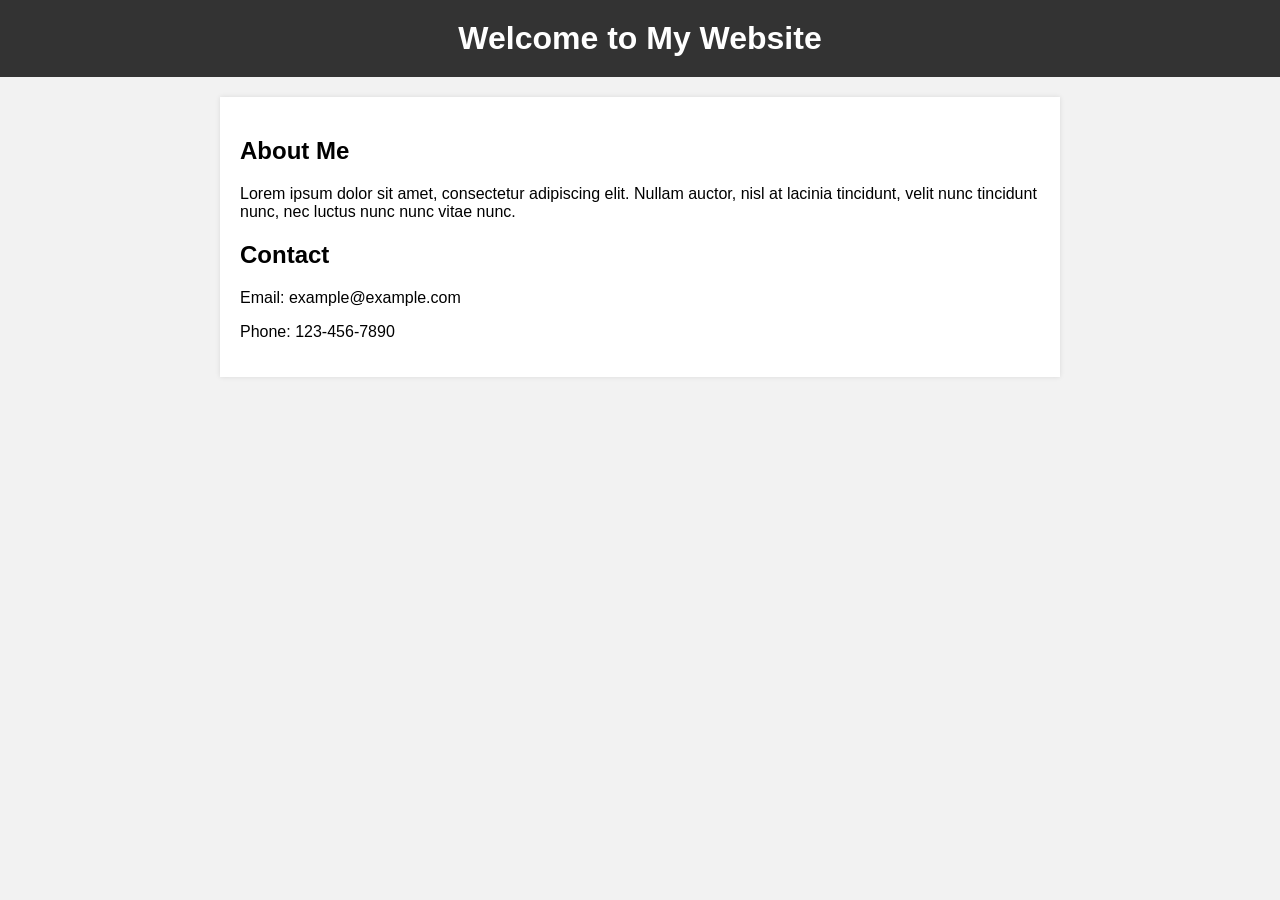
==== index.html @ f6949165 "added index" ====
<!DOCTYPE html>
<html>
<head>
    <title>My Website</title>
    <style>
        body {
            font-family: Arial, sans-serif;
            background-color: #f2f2f2;
            margin: 0;
            padding: 0;
        }
        
        header {
            background-color: #333;
            color: #fff;
            padding: 20px;
            text-align: center;
        }
        
        h1 {
            margin: 0;
        }
        
        main {
            max-width: 800px;
            margin: 20px auto;
            padding: 20px;
            background-color: #fff;
            box-shadow: 0 0 5px rgba(0, 0, 0, 0.1);
        }
    </style>
</head>
<body>
    <header>
        <h1>Welcome to My Website</h1>
    </header>
    
    <main>
        <h2>About Me</h2>
        <p>Lorem ipsum dolor sit amet, consectetur adipiscing elit. Nullam auctor, nisl at lacinia tincidunt, velit nunc tincidunt nunc, nec luctus nunc nunc vitae nunc.</p>
        
        <h2>Contact</h2>
        <p>Email: example@example.com</p>
        <p>Phone: 123-456-7890</p>
    </main>
</body>
</html>
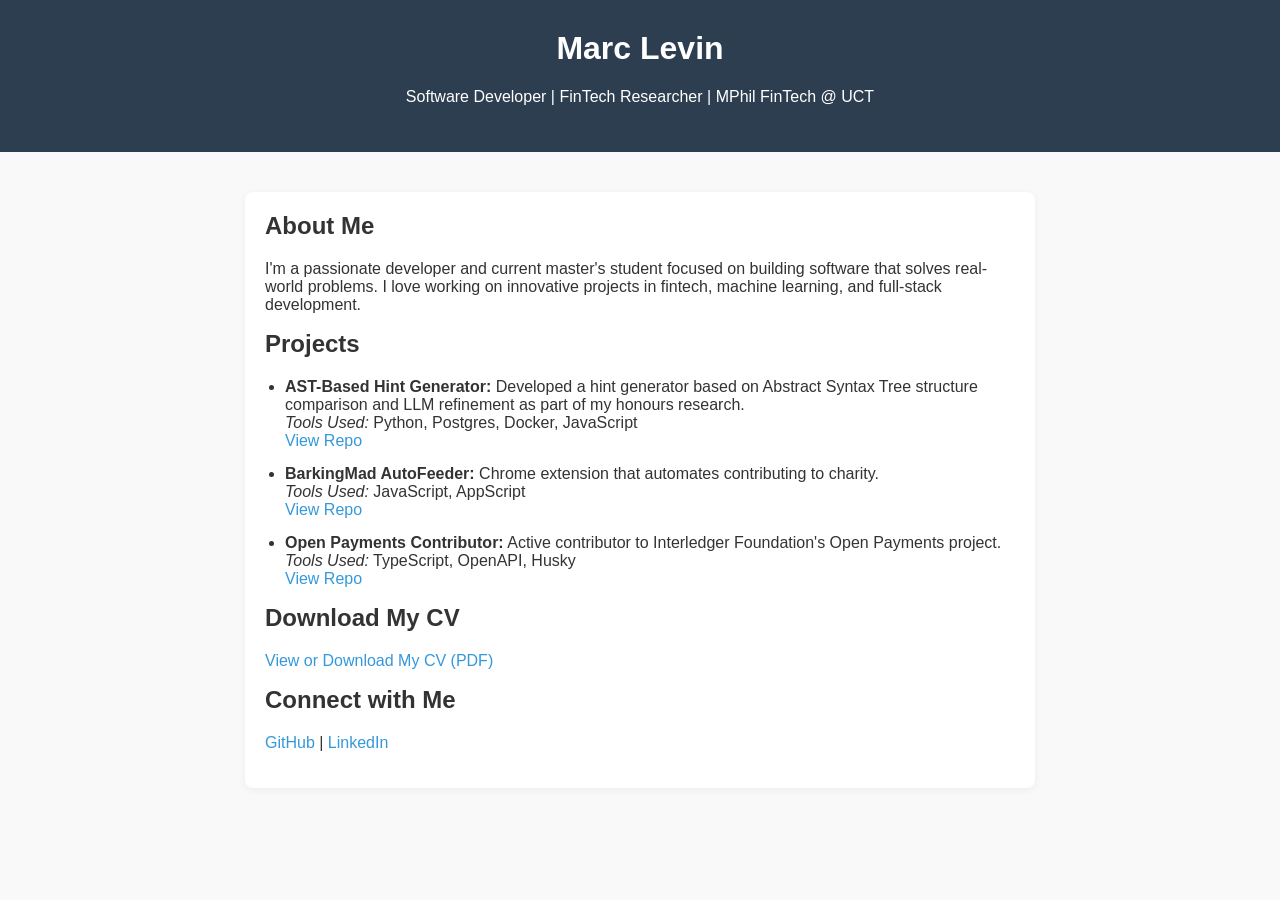
==== commit b3aace5b: "Refactor code structure for improved readability and maintainability" ====
--- a/index.html
+++ b/index.html
@@ -1,47 +1,92 @@
 <!DOCTYPE html>
-<html>
+<html lang="en">
 <head>
-    <title>My Website</title>
+    <meta charset="UTF-8">
+    <title>Marc Levin</title>
     <style>
         body {
             font-family: Arial, sans-serif;
-            background-color: #f2f2f2;
+            background-color: #f9f9f9;
             margin: 0;
             padding: 0;
+            color: #333;
         }
-        
+
         header {
-            background-color: #333;
+            background-color: #2c3e50;
             color: #fff;
-            padding: 20px;
+            padding: 30px 20px;
             text-align: center;
         }
-        
-        h1 {
-            margin: 0;
-        }
-        
+
         main {
-            max-width: 800px;
-            margin: 20px auto;
+            max-width: 750px;
+            margin: 40px auto;
             padding: 20px;
             background-color: #fff;
-            box-shadow: 0 0 5px rgba(0, 0, 0, 0.1);
+            border-radius: 8px;
+            box-shadow: 0 2px 8px rgba(0, 0, 0, 0.05);
+        }
+
+        h1, h2 {
+            margin-top: 0;
+        }
+
+        a {
+            color: #3498db;
+            text-decoration: none;
+        }
+
+        a:hover {
+            text-decoration: underline;
+        }
+
+        ul {
+            padding-left: 20px;
+        }
+
+        li {
+            margin-bottom: 15px;
         }
     </style>
 </head>
 <body>
     <header>
-        <h1>Welcome to My Website</h1>
+        <h1>Marc Levin</h1>
+        <p>Software Developer | FinTech Researcher | MPhil FinTech @ UCT</p>
     </header>
-    
+
     <main>
         <h2>About Me</h2>
-        <p>Lorem ipsum dolor sit amet, consectetur adipiscing elit. Nullam auctor, nisl at lacinia tincidunt, velit nunc tincidunt nunc, nec luctus nunc nunc vitae nunc.</p>
-        
-        <h2>Contact</h2>
-        <p>Email: example@example.com</p>
-        <p>Phone: 123-456-7890</p>
+        <p>I'm a passionate developer and current master's student focused on building software that solves real-world problems. I love working on innovative projects in fintech, machine learning, and full-stack development.</p>
+
+        <h2>Projects</h2>
+        <ul>
+            <li>
+                <strong>AST-Based Hint Generator:</strong> Developed a hint generator based on Abstract Syntax Tree structure comparison and LLM refinement as part of my honours research.  
+                <br><em>Tools Used:</em> Python, Postgres, Docker, JavaScript  
+                <br><a href="https://github.com/marclevin/Comparator" target="_blank">View Repo</a>
+            </li>
+            <li>
+                <strong>BarkingMad AutoFeeder:</strong> Chrome extension that automates contributing to charity.  
+                <br><em>Tools Used:</em> JavaScript, AppScript  
+                <br><a href="https://github.com/marclevin/BarkingMad_AutoFeeder" target="_blank">View Repo</a>
+            </li>
+            <li>
+                <strong>Open Payments Contributor:</strong> Active contributor to Interledger Foundation's Open Payments project.  
+                <br><em>Tools Used:</em> TypeScript, OpenAPI, Husky  
+                <br><a href="https://github.com/interledger/open-payments" target="_blank">View Repo</a>
+            </li>
+        </ul>
+
+        <h2>Download My CV</h2>
+        <p><a href="MarcLevin_CV.pdf" target="_blank">View or Download My CV (PDF)</a></p>
+
+        <h2>Connect with Me</h2>
+        <p>
+            <a href="https://github.com/marclevin" target="_blank">GitHub</a> |
+            <a href="https://www.linkedin.com/in/levinsoftware/" target="_blank">LinkedIn</a>
+        </p>
     </main>
 </body>
-</html>+</html>
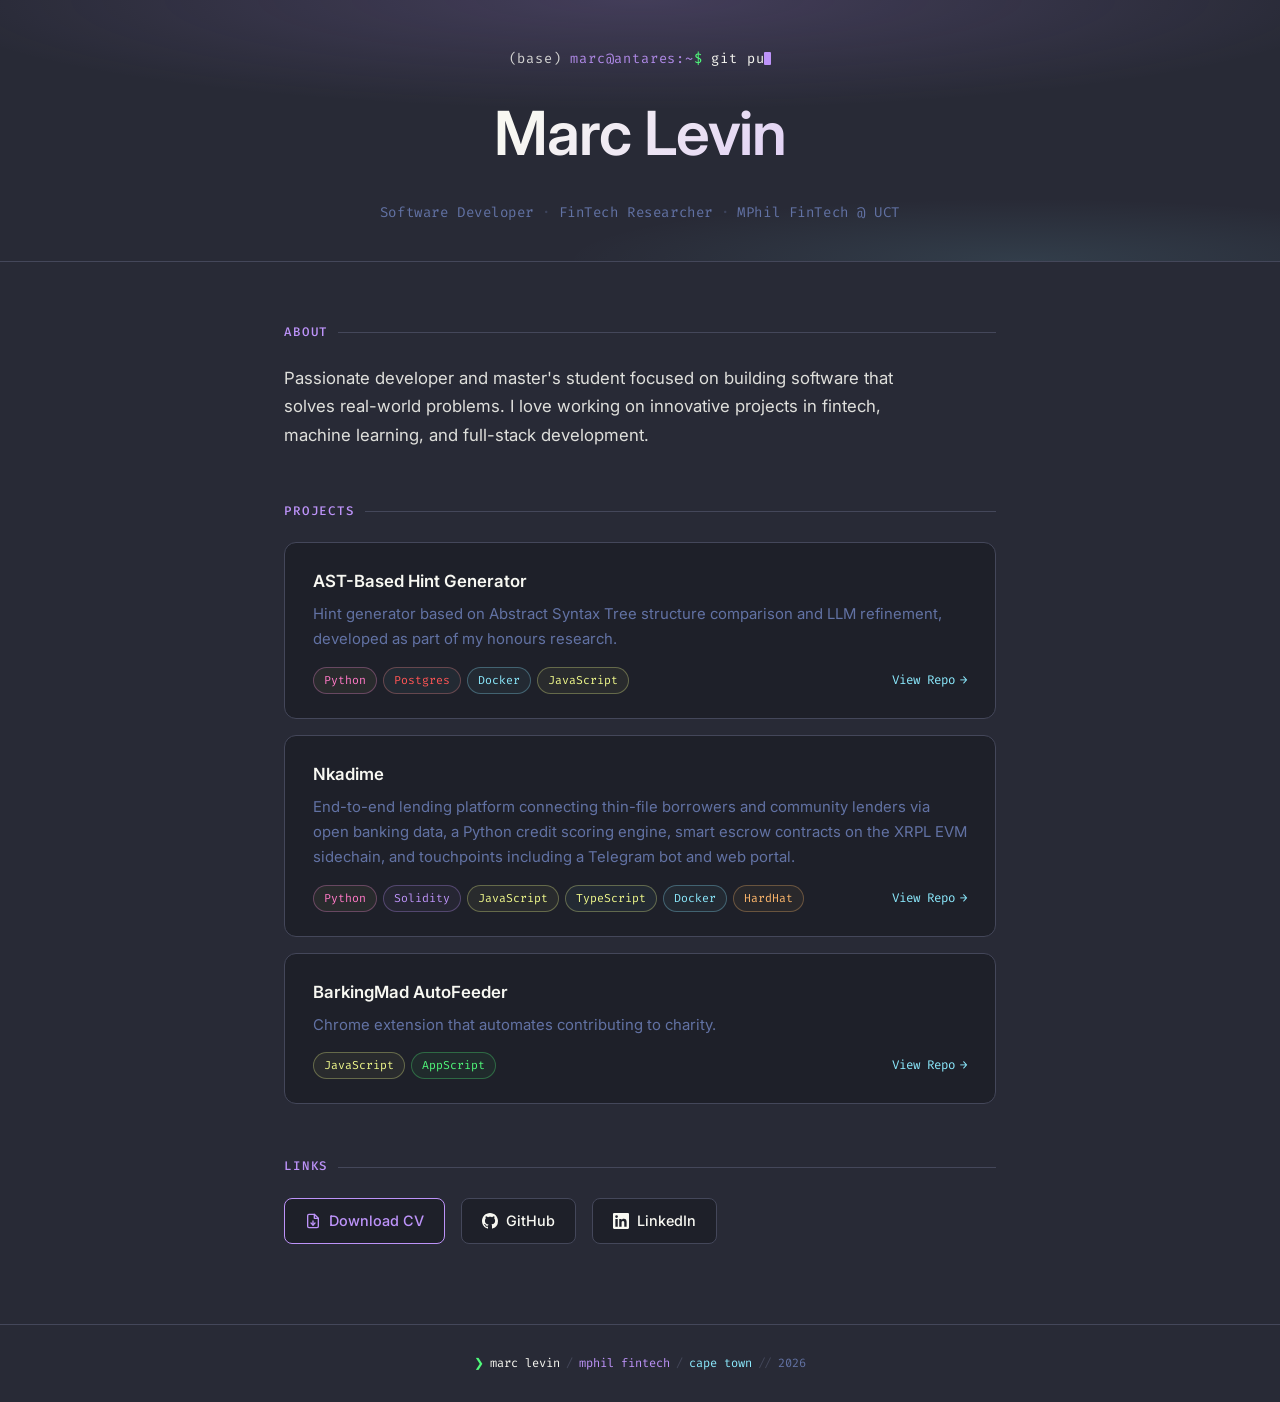
==== commit a1e80a4c: "Updated CV, styling of website" ====
--- a/index.html
+++ b/index.html
@@ -2,91 +2,678 @@
 <html lang="en">
 <head>
     <meta charset="UTF-8">
+    <meta name="viewport" content="width=device-width, initial-scale=1.0">
     <title>Marc Levin</title>
+    <link rel="preconnect" href="https://fonts.googleapis.com">
+    <link rel="preconnect" href="https://fonts.gstatic.com" crossorigin>
+    <link href="https://fonts.googleapis.com/css2?family=Fira+Code:wght@400;500&family=Inter:wght@300;400;500;600&display=swap" rel="stylesheet">
     <style>
-        body {
-            font-family: Arial, sans-serif;
-            background-color: #f9f9f9;
+        /* Dracula Palette */
+        :root {
+            --bg:        #282a36;
+            --bg-card:   #1e2029;
+            --surface:   #44475a;
+            --fg:        #f8f8f2;
+            --comment:   #6272a4;
+            --cyan:      #8be9fd;
+            --green:     #50fa7b;
+            --orange:    #ffb86c;
+            --pink:      #ff79c6;
+            --purple:    #bd93f9;
+            --red:       #ff5555;
+            --yellow:    #f1fa8c;
+        }
+
+        *, *::before, *::after {
+            box-sizing: border-box;
             margin: 0;
             padding: 0;
-            color: #333;
-        }
-
+        }
+
+        body {
+            font-family: 'Inter', sans-serif;
+            background-color: var(--bg);
+            color: var(--fg);
+            min-height: 100vh;
+            line-height: 1.7;
+        }
+
+        /* ── Header ── */
         header {
-            background-color: #2c3e50;
-            color: #fff;
-            padding: 30px 20px;
+            position: relative;
+            padding: 44px 20px 36px;
             text-align: center;
-        }
-
+            overflow: hidden;
+            border-bottom: 1px solid var(--surface);
+        }
+
+        header::before {
+            content: '';
+            position: absolute;
+            inset: 0;
+            background: radial-gradient(ellipse 80% 60% at 50% 0%, rgba(189,147,249,.18) 0%, transparent 70%),
+                        radial-gradient(ellipse 60% 40% at 80% 100%, rgba(139,233,253,.1) 0%, transparent 60%);
+            pointer-events: none;
+            z-index: 1;
+        }
+
+        /* ── Terminal background ── */
+        .terminal-bg {
+            position: absolute;
+            inset: 0;
+            overflow: hidden;
+            pointer-events: none;
+            z-index: 0;
+        }
+
+        #term-bg {
+            position: absolute;
+            bottom: 0;
+            left: 0;
+            right: 0;
+            font-family: 'Fira Code', monospace;
+            font-size: 0.7rem;
+            line-height: 1.75;
+            padding: 8px 24px;
+            filter: blur(2px);
+            opacity: 0.18;
+        }
+
+        .bg-line {
+            white-space: nowrap;
+            overflow: hidden;
+            text-overflow: ellipsis;
+            animation: bg-fadein 0.35s ease forwards;
+        }
+
+        @keyframes bg-fadein {
+            from { opacity: 0; transform: translateY(3px); }
+            to   { opacity: 1; transform: translateY(0);   }
+        }
+
+        /* Keep header text above the bg and gradient */
+        .header-mono, header h1, .tagline { position: relative; z-index: 2; }
+
+        .header-mono {
+            font-family: 'Fira Code', monospace;
+            font-size: 0.85rem;
+            letter-spacing: 0.06em;
+            margin-bottom: 12px;
+            display: inline-flex;
+            align-items: center;
+            gap: 0px;
+        }
+
+        .header-mono .shell-prompt { color: var(--green); }
+        .header-mono .shell-path   { color: var(--purple); opacity: 0.9; }
+        .header-mono .shell-conda   { color: var(--fg); opacity: 0.9; }
+
+        header h1 {
+            font-size: clamp(2.4rem, 6vw, 3.8rem);
+            font-weight: 600;
+            letter-spacing: -0.02em;
+            background: linear-gradient(135deg, var(--fg) 40%, var(--purple));
+            -webkit-background-clip: text;
+            -webkit-text-fill-color: transparent;
+            background-clip: text;
+            margin-bottom: 16px;
+        }
+
+        .tagline {
+            font-family: 'Fira Code', monospace;
+            font-size: 0.88rem;
+            color: var(--comment);
+            font-weight: 400;
+            letter-spacing: 0.04em;
+            display: flex;
+            align-items: center;
+            justify-content: center;
+            flex-wrap: wrap;
+            gap: 8px;
+        }
+
+        .tagline-item {
+            transition: color 0.2s;
+            cursor: default;
+        }
+
+        .tagline-item:hover { color: var(--cyan); }
+        .tagline-item:nth-child(3):hover { color: var(--pink); }
+        .tagline-item:nth-child(5):hover { color: var(--purple); }
+
+        .tagline-dot {
+            opacity: 0.35;
+            user-select: none;
+        }
+
+        /* ── Main ── */
         main {
-            max-width: 750px;
-            margin: 40px auto;
-            padding: 20px;
-            background-color: #fff;
+            max-width: 760px;
+            margin: 0 auto;
+            padding: 60px 24px 80px;
+            display: flex;
+            flex-direction: column;
+            gap: 52px;
+        }
+
+        /* ── Section headings ── */
+        section h2 {
+            font-family: 'Fira Code', monospace;
+            font-size: 0.78rem;
+            font-weight: 500;
+            letter-spacing: 0.15em;
+            text-transform: uppercase;
+            color: var(--purple);
+            margin-bottom: 20px;
+            display: flex;
+            align-items: center;
+            gap: 10px;
+        }
+
+        section h2::after {
+            content: '';
+            flex: 1;
+            height: 1px;
+            background: var(--surface);
+        }
+
+        /* ── About ── */
+        .about-text {
+            font-size: 1.05rem;
+            color: var(--fg);
+            opacity: 0.88;
+            max-width: 640px;
+        }
+
+        /* ── Project cards ── */
+        .projects-grid {
+            display: flex;
+            flex-direction: column;
+            gap: 16px;
+        }
+
+        .card {
+            background: var(--bg-card);
+            border: 1px solid var(--surface);
+            border-radius: 12px;
+            padding: 24px 28px;
+            transition: border-color 0.25s, box-shadow 0.25s, transform 0.25s;
+            position: relative;
+            overflow: hidden;
+        }
+
+        .card::before {
+            content: '';
+            position: absolute;
+            top: 0; left: 0; right: 0;
+            height: 2px;
+            background: linear-gradient(90deg, var(--purple), var(--cyan));
+            opacity: 0;
+            transition: opacity 0.25s;
+        }
+
+        .card:hover {
+            border-color: var(--purple);
+            box-shadow: 0 0 28px rgba(189,147,249,.12), 0 4px 20px rgba(0,0,0,.4);
+            transform: translateY(-2px);
+        }
+
+        .card:hover::before {
+            opacity: 1;
+        }
+
+        .card-title {
+            font-size: 1.05rem;
+            font-weight: 600;
+            color: var(--fg);
+            margin-bottom: 6px;
+        }
+
+        .card-desc {
+            font-size: 0.93rem;
+            color: var(--comment);
+            margin-bottom: 14px;
+        }
+
+        .card-footer {
+            display: flex;
+            align-items: center;
+            justify-content: space-between;
+            flex-wrap: wrap;
+            gap: 10px;
+        }
+
+        .tags {
+            display: flex;
+            flex-wrap: wrap;
+            gap: 6px;
+        }
+
+        .tag {
+            font-family: 'Fira Code', monospace;
+            font-size: 0.72rem;
+            padding: 3px 10px;
+            border-radius: 999px;
+            border: 1px solid;
+            background: transparent;
+        }
+
+        /* Per-language colour theming */
+        .tag-python     { color: var(--pink); border-color: rgba(250, 140, 215, 0.3); background: rgba(241,250,140,.05); }
+        .tag-postgres   { color: var(--red);   border-color: rgba(253, 139, 139, 0.3); background: rgba(139,233,253,.05); }
+        .tag-docker     { color: var(--cyan);   border-color: rgba(139,233,253,.3); background: rgba(139,233,253,.05); }
+        .tag-javascript { color: var(--yellow); border-color: rgba(241,250,140,.3); background: rgba(241,250,140,.05); }
+        .tag-typescript { color: var(--yellow); border-color: rgba(241,250,140,.3); background: rgba(139,233,253,.05); }
+        .tag-appscript  { color: var(--green);  border-color: rgba(80,250,123,.3);  background: rgba(80,250,123,.05);  }
+        .tag-solidity   { color: var(--purple); border-color: rgba(189,147,249,.3); background: rgba(189,147,249,.05); }
+        .tag-hardhat    { color: var(--orange); border-color: rgba(255,184,108,.3); background: rgba(255,184,108,.05); }
+
+        .card-link {
+            font-family: 'Fira Code', monospace;
+            font-size: 0.78rem;
+            color: var(--cyan);
+            text-decoration: none;
+            display: inline-flex;
+            align-items: center;
+            gap: 5px;
+            transition: color 0.2s;
+        }
+
+        .card-link:hover {
+            color: var(--purple);
+        }
+
+        .card-link::after {
+            content: '→';
+        }
+
+        /* ── Links section ── */
+        .links-row {
+            display: flex;
+            gap: 16px;
+            flex-wrap: wrap;
+        }
+
+        .link-btn {
+            display: inline-flex;
+            align-items: center;
+            gap: 8px;
+            padding: 10px 20px;
             border-radius: 8px;
-            box-shadow: 0 2px 8px rgba(0, 0, 0, 0.05);
-        }
-
-        h1, h2 {
-            margin-top: 0;
-        }
-
-        a {
-            color: #3498db;
+            border: 1px solid var(--surface);
+            background: var(--bg-card);
+            color: var(--fg);
             text-decoration: none;
-        }
-
-        a:hover {
-            text-decoration: underline;
-        }
-
-        ul {
-            padding-left: 20px;
-        }
-
-        li {
-            margin-bottom: 15px;
+            font-size: 0.9rem;
+            font-weight: 500;
+            transition: border-color 0.2s, box-shadow 0.2s, color 0.2s;
+        }
+
+        .link-btn:hover {
+            border-color: var(--purple);
+            box-shadow: 0 0 14px rgba(189,147,249,.15);
+            color: var(--purple);
+        }
+
+        .link-btn.primary {
+            border-color: var(--purple);
+            color: var(--purple);
+        }
+
+        .link-btn.primary:hover {
+            background: rgba(189,147,249,.08);
+            box-shadow: 0 0 20px rgba(189,147,249,.2);
+        }
+
+        /* ── Footer ── */
+        footer {
+            text-align: center;
+            padding: 28px 24px;
+            font-family: 'Fira Code', monospace;
+            font-size: 0.75rem;
+            border-top: 1px solid var(--surface);
+        }
+
+        .footer-line {
+            display: inline-flex;
+            align-items: center;
+            gap: 6px;
+            flex-wrap: wrap;
+            justify-content: center;
+        }
+
+        .footer-prompt { color: var(--green); }
+        .footer-name   { color: var(--fg); }
+        .footer-sep    { color: var(--surface); }
+        .footer-role   { color: var(--purple); }
+        .footer-loc    { color: var(--cyan); }
+        .footer-year   { color: var(--comment); }
+
+        .cursor {
+            display: inline-block;
+            width: 7px;
+            height: 13px;
+            background: var(--purple);
+            border-radius: 1px;
+            vertical-align: middle;
+            animation: blink 1.1s step-end infinite;
+        }
+
+        @keyframes blink {
+            0%, 100% { opacity: 1; }
+            50%       { opacity: 0; }
+        }
+
+        /* ── Responsive ── */
+        @media (max-width: 500px) {
+            header { padding: 32px 16px 28px; }
+            main { padding: 40px 16px 60px; }
+            .card { padding: 18px 20px; }
         }
     </style>
 </head>
 <body>
+
     <header>
+        <div class="terminal-bg" aria-hidden="true"><div id="term-bg"></div></div>
+        <p class="header-mono">
+            <span class="shell-path"><span class="shell-conda">(base)</span> marc@antares:~</span>
+            <span class="shell-prompt"> $&nbsp;</span><span id="shell-cmd"></span><span class="cursor"></span>
+        </p>
         <h1>Marc Levin</h1>
-        <p>Software Developer | FinTech Researcher | MPhil FinTech @ UCT</p>
+        <p class="tagline">
+            <span class="tagline-item">Software Developer</span>
+            <span class="tagline-dot">·</span>
+            <span class="tagline-item">FinTech Researcher</span>
+            <span class="tagline-dot">·</span>
+            <span class="tagline-item">MPhil FinTech @ UCT</span>
+        </p>
     </header>
 
     <main>
-        <h2>About Me</h2>
-        <p>I'm a passionate developer and current master's student focused on building software that solves real-world problems. I love working on innovative projects in fintech, machine learning, and full-stack development.</p>
-
-        <h2>Projects</h2>
-        <ul>
-            <li>
-                <strong>AST-Based Hint Generator:</strong> Developed a hint generator based on Abstract Syntax Tree structure comparison and LLM refinement as part of my honours research.  
-                <br><em>Tools Used:</em> Python, Postgres, Docker, JavaScript  
-                <br><a href="https://github.com/marclevin/Comparator" target="_blank">View Repo</a>
-            </li>
-            <li>
-                <strong>BarkingMad AutoFeeder:</strong> Chrome extension that automates contributing to charity.  
-                <br><em>Tools Used:</em> JavaScript, AppScript  
-                <br><a href="https://github.com/marclevin/BarkingMad_AutoFeeder" target="_blank">View Repo</a>
-            </li>
-            <li>
-                <strong>Open Payments Contributor:</strong> Active contributor to Interledger Foundation's Open Payments project.  
-                <br><em>Tools Used:</em> TypeScript, OpenAPI, Husky  
-                <br><a href="https://github.com/interledger/open-payments" target="_blank">View Repo</a>
-            </li>
-        </ul>
-
-        <h2>Download My CV</h2>
-        <p><a href="MarcLevin_CV.pdf" target="_blank">View or Download My CV (PDF)</a></p>
-
-        <h2>Connect with Me</h2>
-        <p>
-            <a href="https://github.com/marclevin" target="_blank">GitHub</a> |
-            <a href="https://www.linkedin.com/in/levinsoftware/" target="_blank">LinkedIn</a>
-        </p>
+
+        <section>
+            <h2>About</h2>
+            <p class="about-text">
+                Passionate developer and master's student focused on building software that solves real-world problems.
+                I love working on innovative projects in fintech, machine learning, and full-stack development.
+            </p>
+        </section>
+
+        <section>
+            <h2>Projects</h2>
+            <div class="projects-grid">
+
+                <div class="card">
+                    <p class="card-title">AST-Based Hint Generator</p>
+                    <p class="card-desc">
+                        Hint generator based on Abstract Syntax Tree structure comparison and LLM refinement,
+                        developed as part of my honours research.
+                    </p>
+                    <div class="card-footer">
+                        <div class="tags">
+                            <span class="tag tag-python">Python</span>
+                            <span class="tag tag-postgres">Postgres</span>
+                            <span class="tag tag-docker">Docker</span>
+                            <span class="tag tag-javascript">JavaScript</span>
+                        </div>
+                        <a class="card-link" href="https://github.com/marclevin/Comparator" target="_blank">View Repo</a>
+                    </div>
+                </div>
+
+                <div class="card">
+                    <p class="card-title">Nkadime</p>
+                    <p class="card-desc">
+                        End-to-end lending platform connecting thin-file borrowers and community lenders via open banking data,
+                        a Python credit scoring engine, smart escrow contracts on the XRPL EVM sidechain,
+                        and touchpoints including a Telegram bot and web portal.
+                    </p>
+                    <div class="card-footer">
+                        <div class="tags">
+                            <span class="tag tag-python">Python</span>
+                            <span class="tag tag-solidity">Solidity</span>
+                            <span class="tag tag-javascript">JavaScript</span>
+                            <span class="tag tag-typescript">TypeScript</span>
+                            <span class="tag tag-docker">Docker</span>
+                            <span class="tag tag-hardhat">HardHat</span>
+                        </div>
+                        <a class="card-link" href="https://github.com/FTC-Project/ftc-lendx" target="_blank">View Repo</a>
+                    </div>
+                </div>
+
+                <div class="card">
+                    <p class="card-title">BarkingMad AutoFeeder</p>
+                    <p class="card-desc">
+                        Chrome extension that automates contributing to charity.
+                    </p>
+                    <div class="card-footer">
+                        <div class="tags">
+                            <span class="tag tag-javascript">JavaScript</span>
+                            <span class="tag tag-appscript">AppScript</span>
+                        </div>
+                        <a class="card-link" href="https://github.com/marclevin/BarkingMad_AutoFeeder" target="_blank">View Repo</a>
+                    </div>
+                </div>
+
+            </div>
+        </section>
+
+        <section>
+            <h2>Links</h2>
+            <div class="links-row">
+                <a class="link-btn primary" href="MarcLevin_CV.pdf" target="_blank">
+                    <svg xmlns="http://www.w3.org/2000/svg" width="16" height="16" viewBox="0 0 24 24" fill="none" stroke="currentColor" stroke-width="2" stroke-linecap="round" stroke-linejoin="round"><path d="M14 2H6a2 2 0 0 0-2 2v16a2 2 0 0 0 2 2h12a2 2 0 0 0 2-2V8z"/><polyline points="14 2 14 8 20 8"/><line x1="12" y1="18" x2="12" y2="12"/><polyline points="9 15 12 18 15 15"/></svg>
+                    Download CV
+                </a>
+                <a class="link-btn" href="https://github.com/marclevin" target="_blank">
+                    <svg xmlns="http://www.w3.org/2000/svg" width="16" height="16" viewBox="0 0 24 24" fill="currentColor"><path d="M12 0C5.37 0 0 5.37 0 12c0 5.31 3.435 9.795 8.205 11.385.6.105.825-.255.825-.57 0-.285-.015-1.23-.015-2.235-3.015.555-3.795-.735-4.035-1.41-.135-.345-.72-1.41-1.23-1.695-.42-.225-1.02-.78-.015-.795.945-.015 1.62.87 1.845 1.23 1.08 1.815 2.805 1.305 3.495.99.105-.78.42-1.305.765-1.605-2.67-.3-5.46-1.335-5.46-5.925 0-1.305.465-2.385 1.23-3.225-.12-.3-.54-1.53.12-3.18 0 0 1.005-.315 3.3 1.23.96-.27 1.98-.405 3-.405s2.04.135 3 .405c2.295-1.56 3.3-1.23 3.3-1.23.66 1.65.24 2.88.12 3.18.765.84 1.23 1.905 1.23 3.225 0 4.605-2.805 5.625-5.475 5.925.435.375.81 1.095.81 2.22 0 1.605-.015 2.895-.015 3.3 0 .315.225.69.825.57A12.02 12.02 0 0 0 24 12c0-6.63-5.37-12-12-12z"/></svg>
+                    GitHub
+                </a>
+                <a class="link-btn" href="https://www.linkedin.com/in/levinsoftware/" target="_blank">
+                    <svg xmlns="http://www.w3.org/2000/svg" width="16" height="16" viewBox="0 0 24 24" fill="currentColor"><path d="M20.447 20.452h-3.554v-5.569c0-1.328-.027-3.037-1.852-3.037-1.853 0-2.136 1.445-2.136 2.939v5.667H9.351V9h3.414v1.561h.046c.477-.9 1.637-1.85 3.37-1.85 3.601 0 4.267 2.37 4.267 5.455v6.286zM5.337 7.433a2.062 2.062 0 0 1-2.063-2.065 2.064 2.064 0 1 1 2.063 2.065zm1.782 13.019H3.555V9h3.564v11.452zM22.225 0H1.771C.792 0 0 .774 0 1.729v20.542C0 23.227.792 24 1.771 24h20.451C23.2 24 24 23.227 24 22.271V1.729C24 .774 23.2 0 22.222 0h.003z"/></svg>
+                    LinkedIn
+                </a>
+            </div>
+        </section>
+
     </main>
+
+    <footer>
+        <span class="footer-line">
+            <span class="footer-prompt">❯</span>
+            <span class="footer-name">marc levin</span>
+            <span class="footer-sep">/</span>
+            <span class="footer-role">mphil fintech</span>
+            <span class="footer-sep">/</span>
+            <span class="footer-loc">cape town</span>
+            <span class="footer-sep">//</span>
+            <span class="footer-year">2026</span>
+        </span>
+    </footer>
+
+    <script>
+        const COMMANDS = [
+            { cmd: 'git push origin main',                        pool: 'git'       },
+            { cmd: 'python score.py --borrower create',          pool: 'python'    },
+            { cmd: 'docker compose up --build',                   pool: 'docker'    },
+            { cmd: 'pytest tests/ -v --tb=short',                 pool: 'pytest'    },
+            { cmd: 'cat thesis.md | grep "fintech"',              pool: 'grep'      },
+            { cmd: 'ssh marc@uct.ac.za',                          pool: 'ssh'       },
+            { cmd: 'npm run dev',                                 pool: 'npm'       },
+            { cmd: 'git commit -m "feat: xrpl escrow module"',    pool: 'gitcommit' },
+            { cmd: 'psql -d lendx -c "SELECT COUNT(*) FROM loans"', pool: 'psql'   },
+            { cmd: './train_model.py --epochs 50',                pool: 'train'     },
+        ];
+
+        const OUTPUTS = {
+            git: [
+                'Enumerating objects: 23, done.',
+                'Counting objects: 100% (23/23), done.',
+                'Delta compression using up to 8 threads',
+                'Compressing objects: 100% (12/12), done.',
+                'Writing objects: 100% (12/12), 4.21 KiB | 1.40 MiB/s, done.',
+                'Total 12 (delta 8), reused 0 (delta 0), pack-reused 0',
+                'remote: Resolving deltas: 100% (8/8), done.',
+                'To github.com:marclevin/marclevin.github.io.git',
+                '   a3f2c1d..e9b4f2a  main → origin/main',
+            ],
+            gitcommit: [
+                'On branch main',
+                'Changes staged for commit:',
+                '  modified:   contracts/Escrow.sol',
+                '  new file:   scripts/deploy_xrpl.js',
+                '[main e9b4f2a] feat: xrpl escrow module',
+                ' 3 files changed, 147 insertions(+), 12 deletions(-)',
+                ' create mode 100644 scripts/deploy_xrpl.js',
+            ],
+            python: [
+                'Loading borrower profile: nkadime...',
+                'Fetching open banking transactions... ok',
+                'Computing feature vectors  [████████████] 100%',
+                'Running gradient boosted model...',
+                'feature importance: repayment_ratio=0.31, income_vol=0.19',
+                'Credit score: 687  (band: B+)',
+                'Risk tier: medium-low',
+                'Recommendation: APPROVE with conditions',
+                'Writing result → lendx.db ... done',
+            ],
+            docker: [
+                '[+] Building 14.2s (11/11) FINISHED',
+                ' => [internal] load build definition from Dockerfile',
+                ' => [1/5] FROM python:3.11-slim',
+                ' => [2/5] RUN pip install -r requirements.txt',
+                ' => [3/5] COPY . /app',
+                ' => [4/5] RUN python -m pytest',
+                ' => [5/5] exporting to image',
+                ' => writing image sha256:3f9a2c1d...  done',
+                'Container lendx-api   Started',
+                'Container lendx-db    Started',
+                'Container lendx-bot   Started',
+            ],
+            pytest: [
+                'collected 42 items',
+                '',
+                'tests/test_scoring.py::test_thin_file_borrower       PASSED',
+                'tests/test_scoring.py::test_credit_band_mapping       PASSED',
+                'tests/test_scoring.py::test_edge_case_no_history      PASSED',
+                'tests/test_escrow.py::test_lock_funds                 PASSED',
+                'tests/test_escrow.py::test_release_on_repayment       PASSED',
+                'tests/test_api.py::test_health_endpoint               PASSED',
+                'tests/test_api.py::test_loan_application_flow         PASSED',
+                '',
+                '42 passed in 3.14s',
+            ],
+            grep: [
+                '> Open banking as a catalyst for financial inclusion',
+                '> FinTech regulation in emerging markets: SA perspective',
+                '> Digital identity and FinTech access in sub-Saharan Africa',
+                '> Alternative data in FinTech credit scoring models',
+                '> XRPL EVM: smart contracts for emerging market lending',
+            ],
+            ssh: [
+                'Connecting to uct.ac.za (137.158.10.1)...',
+                'Authenticated via ed25519 key',
+                'Welcome to Ubuntu 22.04 LTS (GNU/Linux 5.15.0)',
+                'Last login: Mon Mar 18 09:41:22 2025 from 196.24.x.x',
+                'marc@uct:~$ █',
+            ],
+            npm: [
+                '',
+                '  vite v5.1.4  ready in 312 ms',
+                '',
+                '  ➜  Local:   http://localhost:5173/',
+                '  ➜  Network: http://192.168.1.10:5173/',
+                '  ➜  press h + enter to show help',
+                '',
+                'hmr update /src/pages/Dashboard.jsx',
+                'hmr update /src/components/LoanCard.jsx',
+            ],
+            psql: [
+                'psql (15.2) connected to lendx on localhost:5432',
+                'SSL connection (protocol: TLSv1.3)',
+                '',
+                ' count',
+                '-------',
+                '   142',
+                '(1 row)',
+            ],
+            train: [
+                'Loading dataset: 12,840 samples... done',
+                'Train/val split: 80/20',
+                'Epoch  1/50  loss: 0.8241  val_loss: 0.7918  acc: 0.61',
+                'Epoch  5/50  loss: 0.6103  val_loss: 0.5874  acc: 0.71',
+                'Epoch 10/50  loss: 0.4422  val_loss: 0.4291  acc: 0.79',
+                'Epoch 20/50  loss: 0.2871  val_loss: 0.2934  acc: 0.86',
+                'Epoch 35/50  loss: 0.1954  val_loss: 0.2241  acc: 0.91',
+                'Epoch 50/50  loss: 0.1423  val_loss: 0.1891  acc: 0.93',
+                'Best model saved → ./checkpoints/model_e50.pt',
+            ],
+        };
+
+        function lineColor(text) {
+            if (!text.trim()) return 'var(--comment)';
+            if (/PASSED|done\.|100%|Started|saved →|→ origin|writing image/.test(text)) return 'var(--green)';
+            if (/ERROR|FAIL|error/.test(text))  return 'var(--red)';
+            if (/WARNING|warn/.test(text))       return 'var(--yellow)';
+            if (/➜|→|remote:|=>/i.test(text))   return 'var(--cyan)';
+            if (/^\s*(count|-+|\d+|\(\d+ row)/.test(text)) return 'var(--purple)';
+            return 'var(--green)';
+        }
+
+        const cmdEl = document.getElementById('shell-cmd');
+        const bgEl  = document.getElementById('term-bg');
+        let ci = 0;
+
+        function addBgLine(text, color) {
+            const line = document.createElement('div');
+            line.className = 'bg-line';
+            line.style.color = color;
+            line.textContent = text || '\u00a0';
+            bgEl.appendChild(line);
+            if (bgEl.children.length > 50) bgEl.firstChild.remove();
+        }
+
+        function spawnOutput(pool, cb) {
+            const all = OUTPUTS[pool] || [];
+            // Shuffle and pick 6–9 lines, then restore original order for coherence
+            const picked = [...all]
+                .map((v, i) => ({ v, i, r: Math.random() }))
+                .sort((a, b) => a.r - b.r)
+                .slice(0, 6 + Math.floor(Math.random() * 4))
+                .sort((a, b) => a.i - b.i);
+            picked.forEach(({ v }, idx) => {
+                setTimeout(() => addBgLine(v, lineColor(v)), idx * 145);
+            });
+            setTimeout(cb, picked.length * 145 + 500);
+        }
+
+        function typeCommand(cmd, cb) {
+            let ch = 0;
+            cmdEl.style.color = '';
+            (function type() {
+                cmdEl.textContent = cmd.slice(0, ++ch);
+                if (ch < cmd.length) setTimeout(type, 62 + Math.random() * 58);
+                else cb();
+            })();
+        }
+
+        function run() {
+            const { cmd, pool } = COMMANDS[ci];
+            typeCommand(cmd, () => {
+                // Flash green → command "executed"
+                cmdEl.style.color = 'var(--green)';
+                setTimeout(() => {
+                    cmdEl.textContent = '';
+                    cmdEl.style.color = '';
+                    spawnOutput(pool, () => {
+                        ci = (ci + 1) % COMMANDS.length;
+                        setTimeout(run, 250);
+                    });
+                }, 320);
+            });
+        }
+
+        setTimeout(run, 900);
+    </script>
 </body>
 </html>
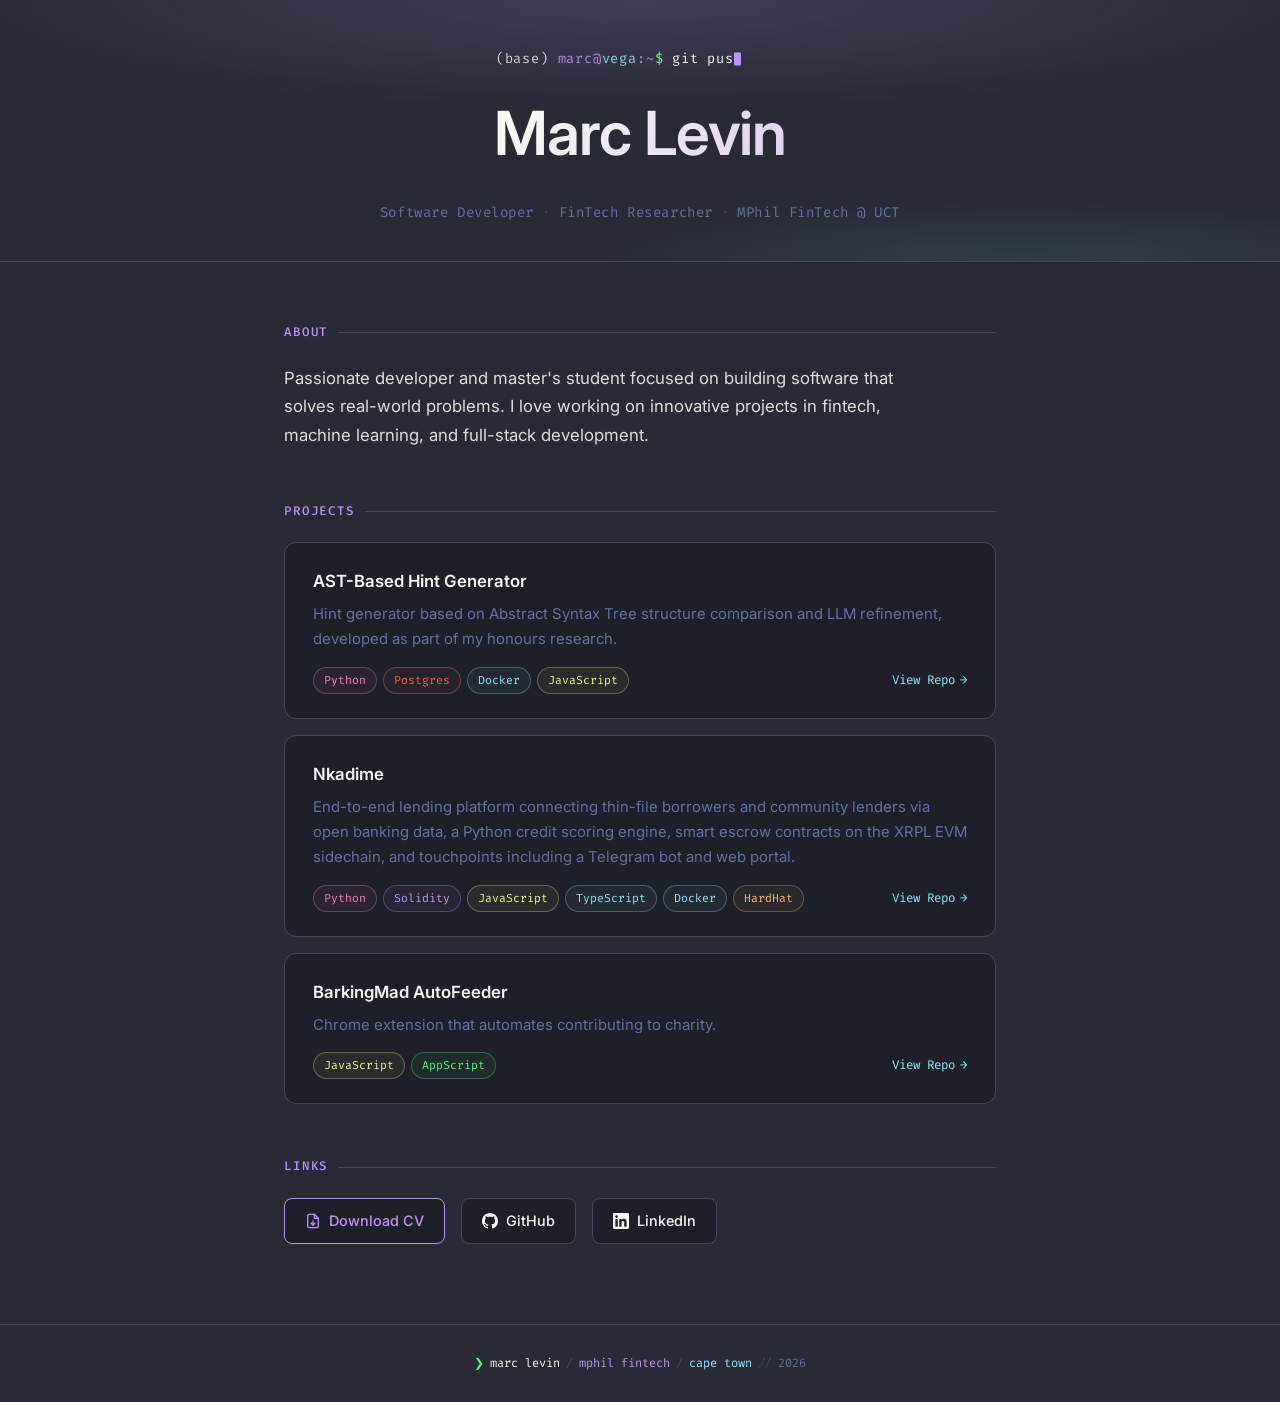
==== commit d26f195e: "Enhance index.html with improved metadata, responsive design, and interactive features" ====
--- a/index.html
+++ b/index.html
@@ -3,7 +3,24 @@
 <head>
     <meta charset="UTF-8">
     <meta name="viewport" content="width=device-width, initial-scale=1.0">
-    <title>Marc Levin</title>
+    <title>Marc Levin · Software Developer &amp; FinTech Researcher</title>
+    <meta name="description" content="Marc Levin — software developer and MPhil FinTech researcher at UCT. Building software in fintech, machine learning, and full-stack development.">
+    <meta name="author" content="Marc Levin">
+    <meta name="theme-color" content="#282a36">
+    <link rel="canonical" href="https://marclevin.me/">
+
+    <!-- Open Graph / social cards -->
+    <meta property="og:type" content="website">
+    <meta property="og:title" content="Marc Levin · Software Developer &amp; FinTech Researcher">
+    <meta property="og:description" content="Software developer and MPhil FinTech researcher at UCT, building in fintech, ML, and full-stack development.">
+    <meta property="og:url" content="https://marclevin.me/">
+    <meta name="twitter:card" content="summary">
+    <meta name="twitter:title" content="Marc Levin · Software Developer &amp; FinTech Researcher">
+    <meta name="twitter:description" content="Software developer and MPhil FinTech researcher at UCT.">
+
+    <!-- Inline SVG favicon: terminal prompt glyph in Dracula green -->
+    <link rel="icon" href="data:image/svg+xml,%3Csvg xmlns='http://www.w3.org/2000/svg' viewBox='0 0 32 32'%3E%3Crect width='32' height='32' rx='6' fill='%23282a36'/%3E%3Cpath d='M8 11l5 5-5 5M16 21h8' stroke='%2350fa7b' stroke-width='2.5' fill='none' stroke-linecap='round' stroke-linejoin='round'/%3E%3C/svg%3E">
+
     <link rel="preconnect" href="https://fonts.googleapis.com">
     <link rel="preconnect" href="https://fonts.gstatic.com" crossorigin>
     <link href="https://fonts.googleapis.com/css2?family=Fira+Code:wght@400;500&family=Inter:wght@300;400;500;600&display=swap" rel="stylesheet">
@@ -96,12 +113,53 @@
 
         .header-mono {
             font-family: 'Fira Code', monospace;
-            font-size: 0.85rem;
+            font-size: clamp(0.62rem, 2.7vw, 0.85rem);
             letter-spacing: 0.06em;
             margin-bottom: 12px;
             display: inline-flex;
             align-items: center;
             gap: 0px;
+            max-width: 100%;
+            white-space: nowrap;
+            /* Anchor point for the typed command, which is taken out of flow
+               so the static prompt prefix never shifts as text appears. */
+            position: relative;
+            /* Nudge the prefix left of dead-centre so the command typing out to
+               the right makes a typical line read as visually centred. */
+            transform: translateX(-7ch);
+        }
+
+        /* The command + cursor sit just past the prompt, absolutely positioned
+           so growing text spills rightward instead of re-centering the prefix. */
+        .header-mono .shell-cmd-wrap {
+            position: absolute;
+            left: 100%;
+            top: 50%;
+            transform: translateY(-50%);
+            display: inline-flex;
+            align-items: center;
+            white-space: nowrap;
+        }
+
+        .header-mono .shell-host { color: var(--cyan); }
+
+        /* ── Sparkle burst on "enter" ── */
+        .sparkle {
+            position: absolute;
+            top: 50%;
+            width: 3px;
+            height: 3px;
+            border-radius: 50%;
+            background: currentColor;
+            box-shadow: 0 0 6px currentColor;
+            pointer-events: none;
+            opacity: 0;
+            animation: sparkle-pop 0.6s ease-out forwards;
+        }
+
+        @keyframes sparkle-pop {
+            0%   { transform: translate(-50%, -50%) scale(0); opacity: 1; }
+            100% { transform: translate(calc(-50% + var(--dx)), calc(-50% + var(--dy))) scale(1); opacity: 0; }
         }
 
         .header-mono .shell-prompt { color: var(--green); }
@@ -259,11 +317,11 @@
         }
 
         /* Per-language colour theming */
-        .tag-python     { color: var(--pink); border-color: rgba(250, 140, 215, 0.3); background: rgba(241,250,140,.05); }
-        .tag-postgres   { color: var(--red);   border-color: rgba(253, 139, 139, 0.3); background: rgba(139,233,253,.05); }
+        .tag-python     { color: var(--pink); border-color: rgba(250, 140, 215, 0.3); background: rgba(255,121,198,.05); }
+        .tag-postgres   { color: var(--red);   border-color: rgba(253, 139, 139, 0.3); background: rgba(255,85,85,.05); }
         .tag-docker     { color: var(--cyan);   border-color: rgba(139,233,253,.3); background: rgba(139,233,253,.05); }
         .tag-javascript { color: var(--yellow); border-color: rgba(241,250,140,.3); background: rgba(241,250,140,.05); }
-        .tag-typescript { color: var(--yellow); border-color: rgba(241,250,140,.3); background: rgba(139,233,253,.05); }
+        .tag-typescript { color: var(--cyan); border-color: rgba(139,233,253,.3); background: rgba(139,233,253,.05); }
         .tag-appscript  { color: var(--green);  border-color: rgba(80,250,123,.3);  background: rgba(80,250,123,.05);  }
         .tag-solidity   { color: var(--purple); border-color: rgba(189,147,249,.3); background: rgba(189,147,249,.05); }
         .tag-hardhat    { color: var(--orange); border-color: rgba(255,184,108,.3); background: rgba(255,184,108,.05); }
@@ -377,8 +435,8 @@
     <header>
         <div class="terminal-bg" aria-hidden="true"><div id="term-bg"></div></div>
         <p class="header-mono">
-            <span class="shell-path"><span class="shell-conda">(base)</span> marc@antares:~</span>
-            <span class="shell-prompt"> $&nbsp;</span><span id="shell-cmd"></span><span class="cursor"></span>
+            <span class="shell-path"><span class="shell-conda">(base)</span> marc@<span class="shell-host" id="shell-host">antares</span>:~</span>
+            <span class="shell-prompt"> $&nbsp;</span><span class="shell-cmd-wrap" id="shell-cmd-wrap"><span id="shell-cmd"></span><span class="cursor"></span></span>
         </p>
         <h1>Marc Levin</h1>
         <p class="tagline">
@@ -417,7 +475,7 @@
                             <span class="tag tag-docker">Docker</span>
                             <span class="tag tag-javascript">JavaScript</span>
                         </div>
-                        <a class="card-link" href="https://github.com/marclevin/Comparator" target="_blank">View Repo</a>
+                        <a class="card-link" href="https://github.com/marclevin/Comparator" target="_blank" rel="noopener noreferrer">View Repo</a>
                     </div>
                 </div>
 
@@ -437,7 +495,7 @@
                             <span class="tag tag-docker">Docker</span>
                             <span class="tag tag-hardhat">HardHat</span>
                         </div>
-                        <a class="card-link" href="https://github.com/FTC-Project/ftc-lendx" target="_blank">View Repo</a>
+                        <a class="card-link" href="https://github.com/FTC-Project/ftc-lendx" target="_blank" rel="noopener noreferrer">View Repo</a>
                     </div>
                 </div>
 
@@ -451,7 +509,7 @@
                             <span class="tag tag-javascript">JavaScript</span>
                             <span class="tag tag-appscript">AppScript</span>
                         </div>
-                        <a class="card-link" href="https://github.com/marclevin/BarkingMad_AutoFeeder" target="_blank">View Repo</a>
+                        <a class="card-link" href="https://github.com/marclevin/BarkingMad_AutoFeeder" target="_blank" rel="noopener noreferrer">View Repo</a>
                     </div>
                 </div>
 
@@ -461,16 +519,16 @@
         <section>
             <h2>Links</h2>
             <div class="links-row">
-                <a class="link-btn primary" href="MarcLevin_CV.pdf" target="_blank">
-                    <svg xmlns="http://www.w3.org/2000/svg" width="16" height="16" viewBox="0 0 24 24" fill="none" stroke="currentColor" stroke-width="2" stroke-linecap="round" stroke-linejoin="round"><path d="M14 2H6a2 2 0 0 0-2 2v16a2 2 0 0 0 2 2h12a2 2 0 0 0 2-2V8z"/><polyline points="14 2 14 8 20 8"/><line x1="12" y1="18" x2="12" y2="12"/><polyline points="9 15 12 18 15 15"/></svg>
+                <a class="link-btn primary" href="MarcLevin_CV.pdf" target="_blank" rel="noopener noreferrer">
+                    <svg aria-hidden="true" xmlns="http://www.w3.org/2000/svg" width="16" height="16" viewBox="0 0 24 24" fill="none" stroke="currentColor" stroke-width="2" stroke-linecap="round" stroke-linejoin="round"><path d="M14 2H6a2 2 0 0 0-2 2v16a2 2 0 0 0 2 2h12a2 2 0 0 0 2-2V8z"/><polyline points="14 2 14 8 20 8"/><line x1="12" y1="18" x2="12" y2="12"/><polyline points="9 15 12 18 15 15"/></svg>
                     Download CV
                 </a>
-                <a class="link-btn" href="https://github.com/marclevin" target="_blank">
-                    <svg xmlns="http://www.w3.org/2000/svg" width="16" height="16" viewBox="0 0 24 24" fill="currentColor"><path d="M12 0C5.37 0 0 5.37 0 12c0 5.31 3.435 9.795 8.205 11.385.6.105.825-.255.825-.57 0-.285-.015-1.23-.015-2.235-3.015.555-3.795-.735-4.035-1.41-.135-.345-.72-1.41-1.23-1.695-.42-.225-1.02-.78-.015-.795.945-.015 1.62.87 1.845 1.23 1.08 1.815 2.805 1.305 3.495.99.105-.78.42-1.305.765-1.605-2.67-.3-5.46-1.335-5.46-5.925 0-1.305.465-2.385 1.23-3.225-.12-.3-.54-1.53.12-3.18 0 0 1.005-.315 3.3 1.23.96-.27 1.98-.405 3-.405s2.04.135 3 .405c2.295-1.56 3.3-1.23 3.3-1.23.66 1.65.24 2.88.12 3.18.765.84 1.23 1.905 1.23 3.225 0 4.605-2.805 5.625-5.475 5.925.435.375.81 1.095.81 2.22 0 1.605-.015 2.895-.015 3.3 0 .315.225.69.825.57A12.02 12.02 0 0 0 24 12c0-6.63-5.37-12-12-12z"/></svg>
+                <a class="link-btn" href="https://github.com/marclevin" target="_blank" rel="noopener noreferrer">
+                    <svg aria-hidden="true" xmlns="http://www.w3.org/2000/svg" width="16" height="16" viewBox="0 0 24 24" fill="currentColor"><path d="M12 0C5.37 0 0 5.37 0 12c0 5.31 3.435 9.795 8.205 11.385.6.105.825-.255.825-.57 0-.285-.015-1.23-.015-2.235-3.015.555-3.795-.735-4.035-1.41-.135-.345-.72-1.41-1.23-1.695-.42-.225-1.02-.78-.015-.795.945-.015 1.62.87 1.845 1.23 1.08 1.815 2.805 1.305 3.495.99.105-.78.42-1.305.765-1.605-2.67-.3-5.46-1.335-5.46-5.925 0-1.305.465-2.385 1.23-3.225-.12-.3-.54-1.53.12-3.18 0 0 1.005-.315 3.3 1.23.96-.27 1.98-.405 3-.405s2.04.135 3 .405c2.295-1.56 3.3-1.23 3.3-1.23.66 1.65.24 2.88.12 3.18.765.84 1.23 1.905 1.23 3.225 0 4.605-2.805 5.625-5.475 5.925.435.375.81 1.095.81 2.22 0 1.605-.015 2.895-.015 3.3 0 .315.225.69.825.57A12.02 12.02 0 0 0 24 12c0-6.63-5.37-12-12-12z"/></svg>
                     GitHub
                 </a>
-                <a class="link-btn" href="https://www.linkedin.com/in/levinsoftware/" target="_blank">
-                    <svg xmlns="http://www.w3.org/2000/svg" width="16" height="16" viewBox="0 0 24 24" fill="currentColor"><path d="M20.447 20.452h-3.554v-5.569c0-1.328-.027-3.037-1.852-3.037-1.853 0-2.136 1.445-2.136 2.939v5.667H9.351V9h3.414v1.561h.046c.477-.9 1.637-1.85 3.37-1.85 3.601 0 4.267 2.37 4.267 5.455v6.286zM5.337 7.433a2.062 2.062 0 0 1-2.063-2.065 2.064 2.064 0 1 1 2.063 2.065zm1.782 13.019H3.555V9h3.564v11.452zM22.225 0H1.771C.792 0 0 .774 0 1.729v20.542C0 23.227.792 24 1.771 24h20.451C23.2 24 24 23.227 24 22.271V1.729C24 .774 23.2 0 22.222 0h.003z"/></svg>
+                <a class="link-btn" href="https://www.linkedin.com/in/levinsoftware/" target="_blank" rel="noopener noreferrer">
+                    <svg aria-hidden="true" xmlns="http://www.w3.org/2000/svg" width="16" height="16" viewBox="0 0 24 24" fill="currentColor"><path d="M20.447 20.452h-3.554v-5.569c0-1.328-.027-3.037-1.852-3.037-1.853 0-2.136 1.445-2.136 2.939v5.667H9.351V9h3.414v1.561h.046c.477-.9 1.637-1.85 3.37-1.85 3.601 0 4.267 2.37 4.267 5.455v6.286zM5.337 7.433a2.062 2.062 0 0 1-2.063-2.065 2.064 2.064 0 1 1 2.063 2.065zm1.782 13.019H3.555V9h3.564v11.452zM22.225 0H1.771C.792 0 0 .774 0 1.729v20.542C0 23.227.792 24 1.771 24h20.451C23.2 24 24 23.227 24 22.271V1.729C24 .774 23.2 0 22.222 0h.003z"/></svg>
                     LinkedIn
                 </a>
             </div>
@@ -492,6 +550,16 @@
     </footer>
 
     <script>
+        // Random star hostname on each page load — marc@<star>
+        const STARS = [
+            'antares', 'sirius', 'vega', 'rigel', 'betelgeuse', 'altair',
+            'deneb', 'polaris', 'arcturus', 'capella', 'procyon', 'aldebaran',
+            'spica', 'pollux', 'fomalhaut', 'bellatrix', 'castor', 'mizar',
+            'achernar', 'canopus',
+        ];
+        document.getElementById('shell-host').textContent =
+            STARS[Math.floor(Math.random() * STARS.length)];
+
         const COMMANDS = [
             { cmd: 'git push origin main',                        pool: 'git'       },
             { cmd: 'python score.py --borrower create',          pool: 'python'    },
@@ -620,9 +688,30 @@
             return 'var(--green)';
         }
 
-        const cmdEl = document.getElementById('shell-cmd');
-        const bgEl  = document.getElementById('term-bg');
+        const cmdEl  = document.getElementById('shell-cmd');
+        const wrapEl = document.getElementById('shell-cmd-wrap');
+        const bgEl   = document.getElementById('term-bg');
+        const reduceMotion = window.matchMedia('(prefers-reduced-motion: reduce)').matches;
         let ci = 0;
+
+        // Tiny sparkle burst at the cursor when a command is "entered".
+        const SPARKLE_COLORS = ['var(--green)', 'var(--cyan)', 'var(--purple)', 'var(--yellow)', 'var(--pink)'];
+        function spawnSparkles() {
+            if (reduceMotion) return;
+            const x = cmdEl.offsetLeft + cmdEl.offsetWidth;
+            for (let i = 0; i < 7; i++) {
+                const s = document.createElement('span');
+                s.className = 'sparkle';
+                const angle = Math.random() * Math.PI * 2;
+                const dist  = 8 + Math.random() * 18;
+                s.style.left  = x + 'px';
+                s.style.color = SPARKLE_COLORS[i % SPARKLE_COLORS.length];
+                s.style.setProperty('--dx', (Math.cos(angle) * dist).toFixed(1) + 'px');
+                s.style.setProperty('--dy', (Math.sin(angle) * dist).toFixed(1) + 'px');
+                wrapEl.appendChild(s);
+                setTimeout(() => s.remove(), 650);
+            }
+        }
 
         function addBgLine(text, color) {
             const line = document.createElement('div');
@@ -660,20 +749,36 @@
         function run() {
             const { cmd, pool } = COMMANDS[ci];
             typeCommand(cmd, () => {
-                // Flash green → command "executed"
+                // Flash green → command "executed" (enter pressed)
                 cmdEl.style.color = 'var(--green)';
+                spawnSparkles();
                 setTimeout(() => {
                     cmdEl.textContent = '';
                     cmdEl.style.color = '';
                     spawnOutput(pool, () => {
                         ci = (ci + 1) % COMMANDS.length;
-                        setTimeout(run, 250);
+                        // Pause the loop while the tab is hidden to save CPU/battery;
+                        // resume when the user returns.
+                        if (document.hidden) {
+                            document.addEventListener('visibilitychange', function resume() {
+                                document.removeEventListener('visibilitychange', resume);
+                                setTimeout(run, 250);
+                            });
+                        } else {
+                            setTimeout(run, 250);
+                        }
                     });
                 }, 320);
             });
         }
 
-        setTimeout(run, 900);
+        // Respect users who prefer reduced motion: show a single static command
+        // instead of the looping typing animation.
+        if (reduceMotion) {
+            cmdEl.textContent = COMMANDS[0].cmd;
+        } else {
+            setTimeout(run, 900);
+        }
     </script>
 </body>
 </html>
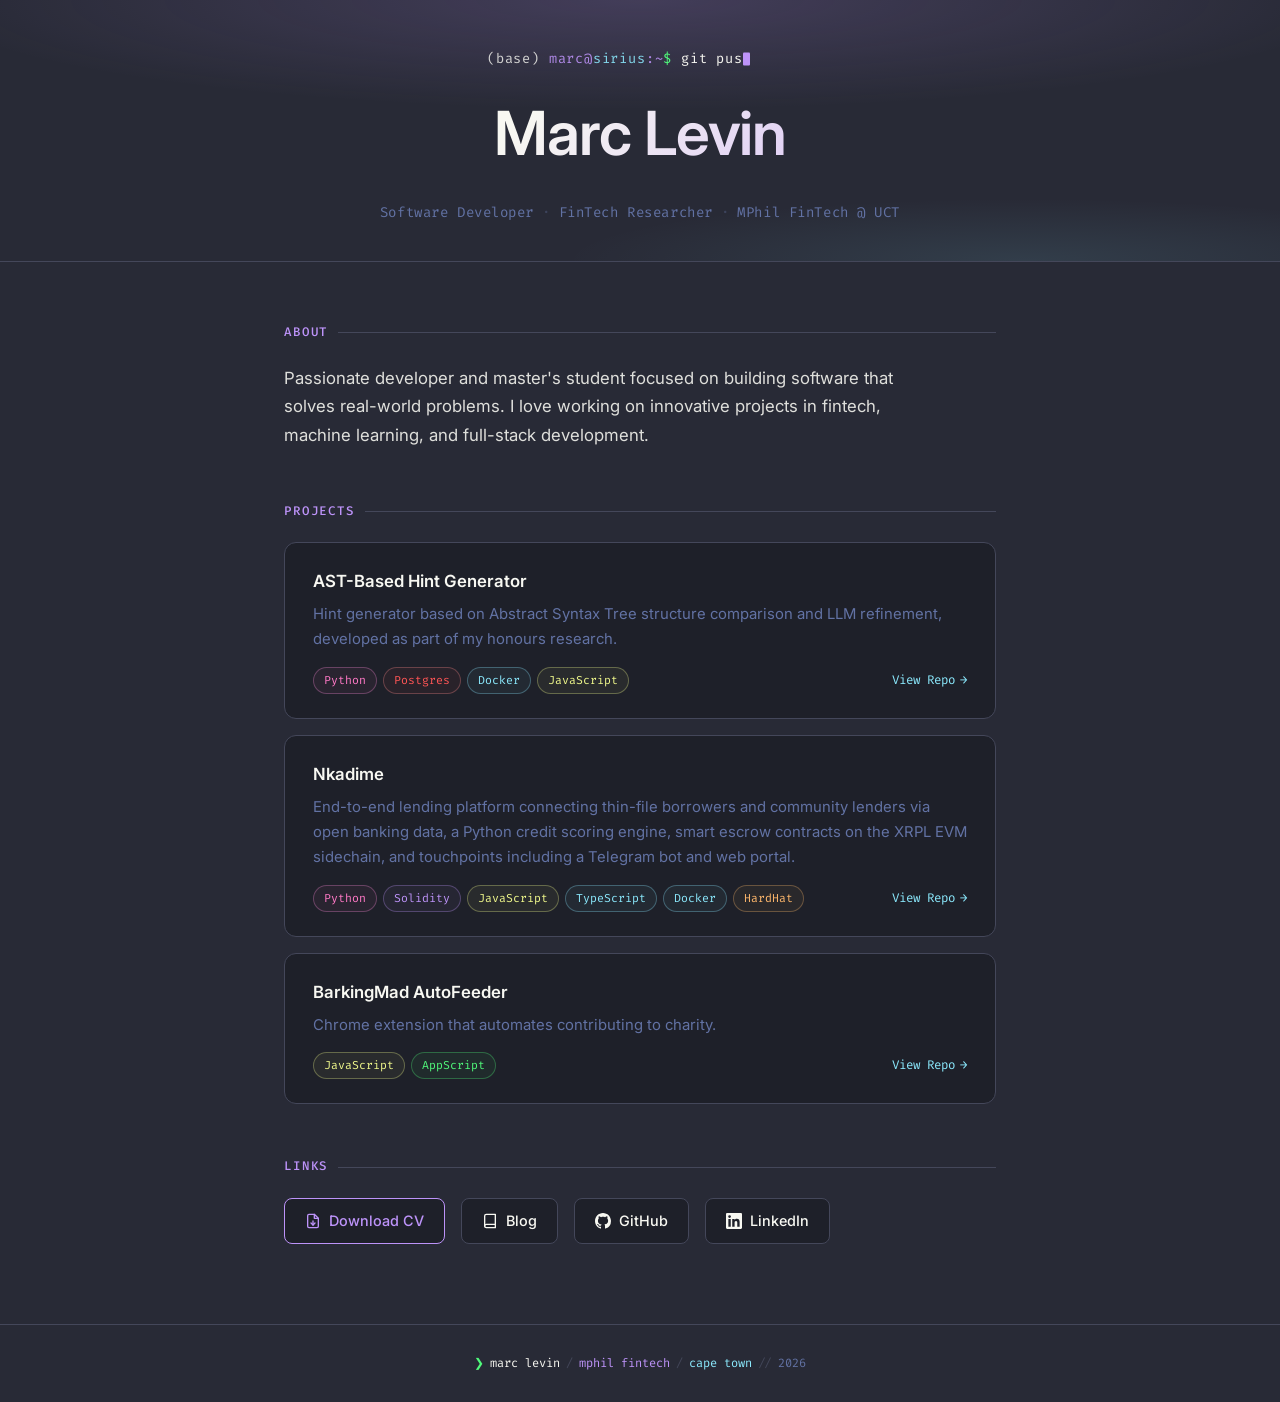
==== commit 0df33011: "Add blog index and free AI coding post with enhanced metadata and styles" ====
--- a/index.html
+++ b/index.html
@@ -522,6 +522,10 @@
                 <a class="link-btn primary" href="MarcLevin_CV.pdf" target="_blank" rel="noopener noreferrer">
                     <svg aria-hidden="true" xmlns="http://www.w3.org/2000/svg" width="16" height="16" viewBox="0 0 24 24" fill="none" stroke="currentColor" stroke-width="2" stroke-linecap="round" stroke-linejoin="round"><path d="M14 2H6a2 2 0 0 0-2 2v16a2 2 0 0 0 2 2h12a2 2 0 0 0 2-2V8z"/><polyline points="14 2 14 8 20 8"/><line x1="12" y1="18" x2="12" y2="12"/><polyline points="9 15 12 18 15 15"/></svg>
                     Download CV
+                </a>
+                <a class="link-btn" href="blog/">
+                    <svg aria-hidden="true" xmlns="http://www.w3.org/2000/svg" width="16" height="16" viewBox="0 0 24 24" fill="none" stroke="currentColor" stroke-width="2" stroke-linecap="round" stroke-linejoin="round"><path d="M4 19.5A2.5 2.5 0 0 1 6.5 17H20"/><path d="M6.5 2H20v20H6.5A2.5 2.5 0 0 1 4 19.5v-15A2.5 2.5 0 0 1 6.5 2z"/></svg>
+                    Blog
                 </a>
                 <a class="link-btn" href="https://github.com/marclevin" target="_blank" rel="noopener noreferrer">
                     <svg aria-hidden="true" xmlns="http://www.w3.org/2000/svg" width="16" height="16" viewBox="0 0 24 24" fill="currentColor"><path d="M12 0C5.37 0 0 5.37 0 12c0 5.31 3.435 9.795 8.205 11.385.6.105.825-.255.825-.57 0-.285-.015-1.23-.015-2.235-3.015.555-3.795-.735-4.035-1.41-.135-.345-.72-1.41-1.23-1.695-.42-.225-1.02-.78-.015-.795.945-.015 1.62.87 1.845 1.23 1.08 1.815 2.805 1.305 3.495.99.105-.78.42-1.305.765-1.605-2.67-.3-5.46-1.335-5.46-5.925 0-1.305.465-2.385 1.23-3.225-.12-.3-.54-1.53.12-3.18 0 0 1.005-.315 3.3 1.23.96-.27 1.98-.405 3-.405s2.04.135 3 .405c2.295-1.56 3.3-1.23 3.3-1.23.66 1.65.24 2.88.12 3.18.765.84 1.23 1.905 1.23 3.225 0 4.605-2.805 5.625-5.475 5.925.435.375.81 1.095.81 2.22 0 1.605-.015 2.895-.015 3.3 0 .315.225.69.825.57A12.02 12.02 0 0 0 24 12c0-6.63-5.37-12-12-12z"/></svg>
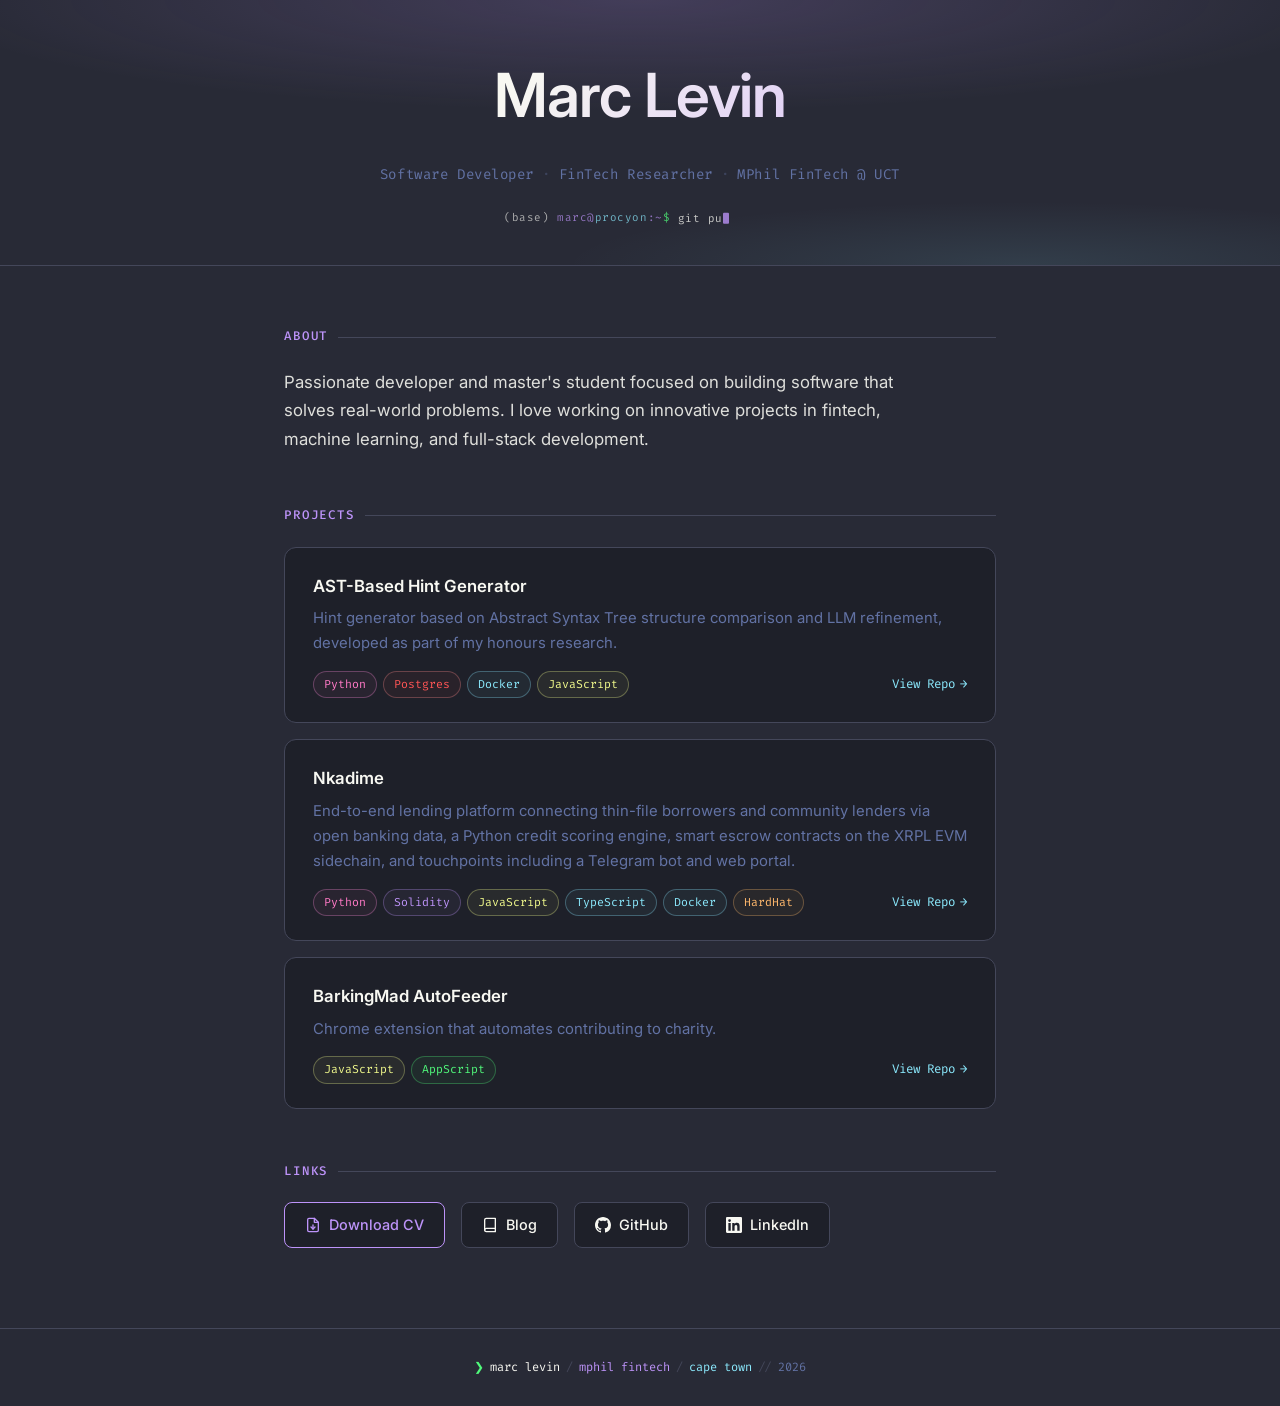
==== commit 49671ed8: "Style changes" ====
--- a/index.html
+++ b/index.html
@@ -113,14 +113,16 @@
 
         .header-mono {
             font-family: 'Fira Code', monospace;
-            font-size: clamp(0.62rem, 2.7vw, 0.85rem);
-            letter-spacing: 0.06em;
-            margin-bottom: 12px;
+            font-size: clamp(0.52rem, 2.1vw, 0.68rem);
+            letter-spacing: 0.05em;
+            margin-top: 22px;
+            opacity: 0.78;
             display: inline-flex;
             align-items: center;
             gap: 0px;
             max-width: 100%;
             white-space: nowrap;
+            transition: opacity 0.25s ease;
             /* Anchor point for the typed command, which is taken out of flow
                so the static prompt prefix never shifts as text appears. */
             position: relative;
@@ -128,6 +130,8 @@
                the right makes a typical line read as visually centred. */
             transform: translateX(-7ch);
         }
+
+        header:hover .header-mono { opacity: 1; }
 
         /* The command + cursor sit just past the prompt, absolutely positioned
            so growing text spills rightward instead of re-centering the prefix. */
@@ -409,8 +413,8 @@
 
         .cursor {
             display: inline-block;
-            width: 7px;
-            height: 13px;
+            width: 0.55em;
+            height: 1.05em;
             background: var(--purple);
             border-radius: 1px;
             vertical-align: middle;
@@ -434,10 +438,6 @@
 
     <header>
         <div class="terminal-bg" aria-hidden="true"><div id="term-bg"></div></div>
-        <p class="header-mono">
-            <span class="shell-path"><span class="shell-conda">(base)</span> marc@<span class="shell-host" id="shell-host">antares</span>:~</span>
-            <span class="shell-prompt"> $&nbsp;</span><span class="shell-cmd-wrap" id="shell-cmd-wrap"><span id="shell-cmd"></span><span class="cursor"></span></span>
-        </p>
         <h1>Marc Levin</h1>
         <p class="tagline">
             <span class="tagline-item">Software Developer</span>
@@ -445,6 +445,10 @@
             <span class="tagline-item">FinTech Researcher</span>
             <span class="tagline-dot">·</span>
             <span class="tagline-item">MPhil FinTech @ UCT</span>
+        </p>
+        <p class="header-mono">
+            <span class="shell-path"><span class="shell-conda">(base)</span> marc@<span class="shell-host" id="shell-host">antares</span>:~</span>
+            <span class="shell-prompt"> $&nbsp;</span><span class="shell-cmd-wrap" id="shell-cmd-wrap"><span id="shell-cmd"></span><span class="cursor"></span></span>
         </p>
     </header>
 
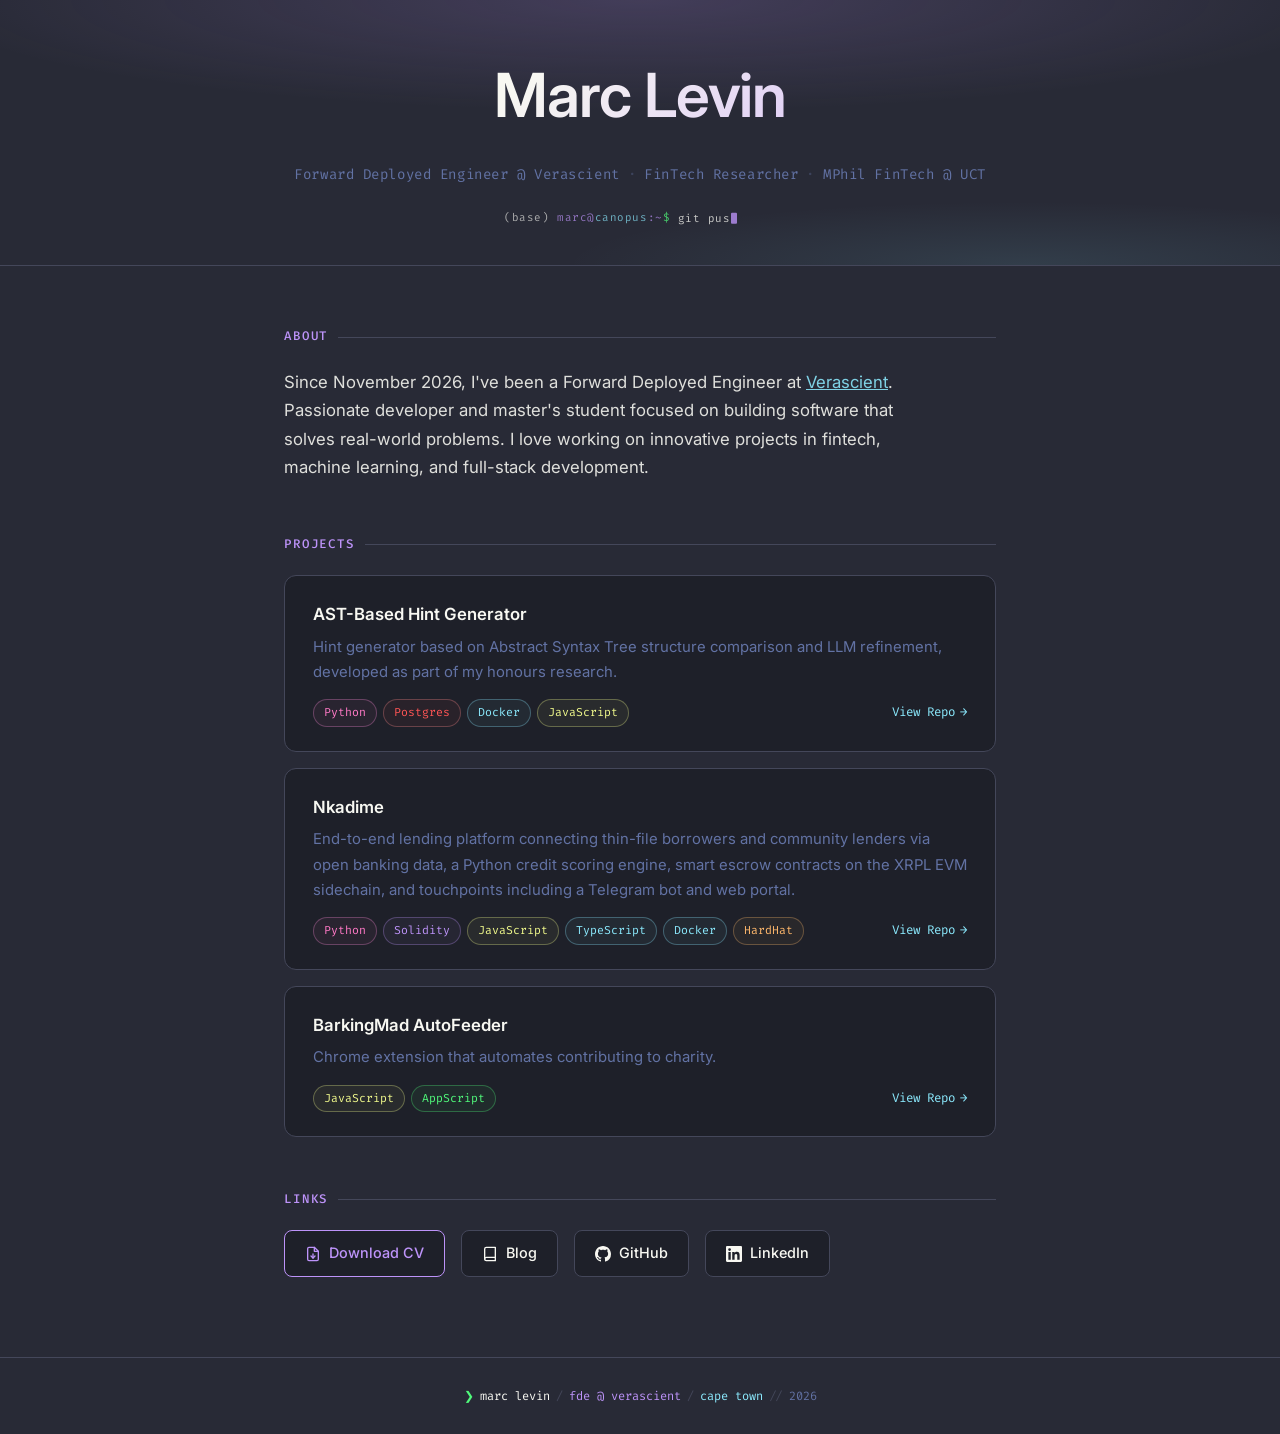
==== commit b6fd9c01: "Add Forward Deployed Engineer role at Verascient Co-Authored-By: Claude Opus 5.5 <noreply@anthropic." ====
--- a/index.html
+++ b/index.html
@@ -3,20 +3,20 @@
 <head>
     <meta charset="UTF-8">
     <meta name="viewport" content="width=device-width, initial-scale=1.0">
-    <title>Marc Levin · Software Developer &amp; FinTech Researcher</title>
-    <meta name="description" content="Marc Levin — software developer and MPhil FinTech researcher at UCT. Building software in fintech, machine learning, and full-stack development.">
+    <title>Marc Levin · Forward Deployed Engineer at Verascient</title>
+    <meta name="description" content="Marc Levin — Forward Deployed Engineer at Verascient and MPhil FinTech researcher at UCT. Building software in fintech, machine learning, and full-stack development.">
     <meta name="author" content="Marc Levin">
     <meta name="theme-color" content="#282a36">
     <link rel="canonical" href="https://marclevin.me/">
 
     <!-- Open Graph / social cards -->
     <meta property="og:type" content="website">
-    <meta property="og:title" content="Marc Levin · Software Developer &amp; FinTech Researcher">
-    <meta property="og:description" content="Software developer and MPhil FinTech researcher at UCT, building in fintech, ML, and full-stack development.">
+    <meta property="og:title" content="Marc Levin · Forward Deployed Engineer at Verascient">
+    <meta property="og:description" content="Forward Deployed Engineer at Verascient and MPhil FinTech researcher at UCT, building in fintech, ML, and full-stack development.">
     <meta property="og:url" content="https://marclevin.me/">
     <meta name="twitter:card" content="summary">
-    <meta name="twitter:title" content="Marc Levin · Software Developer &amp; FinTech Researcher">
-    <meta name="twitter:description" content="Software developer and MPhil FinTech researcher at UCT.">
+    <meta name="twitter:title" content="Marc Levin · Forward Deployed Engineer at Verascient">
+    <meta name="twitter:description" content="Forward Deployed Engineer at Verascient and MPhil FinTech researcher at UCT.">
 
     <!-- Inline SVG favicon: terminal prompt glyph in Dracula green -->
     <link rel="icon" href="data:image/svg+xml,%3Csvg xmlns='http://www.w3.org/2000/svg' viewBox='0 0 32 32'%3E%3Crect width='32' height='32' rx='6' fill='%23282a36'/%3E%3Cpath d='M8 11l5 5-5 5M16 21h8' stroke='%2350fa7b' stroke-width='2.5' fill='none' stroke-linecap='round' stroke-linejoin='round'/%3E%3C/svg%3E">
@@ -200,6 +200,7 @@
         }
 
         .tagline-item:hover { color: var(--cyan); }
+        a.tagline-item { color: inherit; text-decoration: none; cursor: pointer; }
         .tagline-item:nth-child(3):hover { color: var(--pink); }
         .tagline-item:nth-child(5):hover { color: var(--purple); }
 
@@ -440,7 +441,7 @@
         <div class="terminal-bg" aria-hidden="true"><div id="term-bg"></div></div>
         <h1>Marc Levin</h1>
         <p class="tagline">
-            <span class="tagline-item">Software Developer</span>
+            <a class="tagline-item" href="https://verascient.com" target="_blank" rel="noopener noreferrer">Forward Deployed Engineer @ Verascient</a>
             <span class="tagline-dot">·</span>
             <span class="tagline-item">FinTech Researcher</span>
             <span class="tagline-dot">·</span>
@@ -457,6 +458,8 @@
         <section>
             <h2>About</h2>
             <p class="about-text">
+                Since November 2026, I've been a Forward Deployed Engineer at
+                <a href="https://verascient.com" target="_blank" rel="noopener noreferrer" style="color: var(--cyan);">Verascient</a>.
                 Passionate developer and master's student focused on building software that solves real-world problems.
                 I love working on innovative projects in fintech, machine learning, and full-stack development.
             </p>
@@ -549,7 +552,7 @@
             <span class="footer-prompt">❯</span>
             <span class="footer-name">marc levin</span>
             <span class="footer-sep">/</span>
-            <span class="footer-role">mphil fintech</span>
+            <span class="footer-role">fde @ verascient</span>
             <span class="footer-sep">/</span>
             <span class="footer-loc">cape town</span>
             <span class="footer-sep">//</span>
